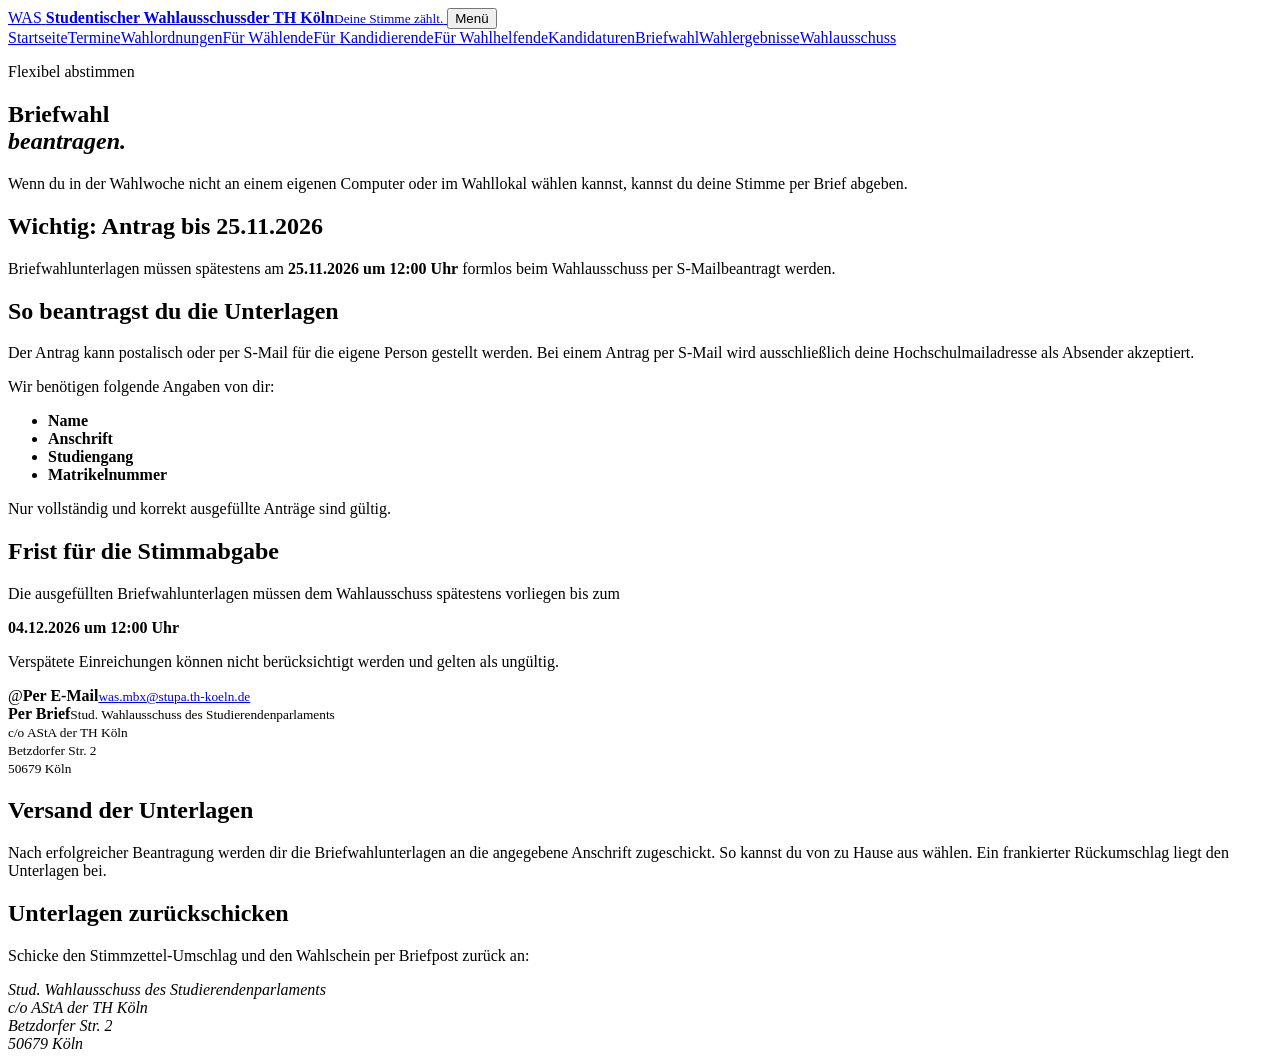
==== briefwahl.html @ f87d15dc "Fehlerkorrektur" ====
<!doctype html>
<html lang="de">
  <head>
    <meta charset="UTF-8" />
    <meta name="viewport" content="width=device-width, initial-scale=1.0" />
    <title>Briefwahl | Studentischer Wahlausschuss</title>
    <link rel="stylesheet" href="styles.css" />
    <script src="script.js" defer></script>
  </head>
  <body class="inner-page">
    <header class="site-header">
      <a class="brand" href="index.html" aria-label="Startseite Studentischer Wahlausschuss">
        <span class="brand-mark">WAS</span>
        <span><strong>Studentischer Wahlausschuss</strong><strong>der TH Köln</strong><small>Deine Stimme zählt.</small></span>
      </a>
      <button class="menu-toggle" type="button" aria-expanded="false" aria-controls="site-nav">Menü</button>
      <nav id="site-nav" class="site-nav" aria-label="Hauptnavigation">
        <a href="index.html">Startseite</a><a href="termine.html">Termine</a><a href="wahlordnungen.html">Wahlordnungen</a><a href="waehlende.html">Für Wählende</a><a href="kandidierende.html">Für Kandidierende</a><a href="wahlhelfende.html">Für Wahlhelfende</a><a href="kandidaturen.html">Kandidaturen</a><a href="briefwahl.html">Briefwahl</a><a href="wahlergebnisse.html">Wahlergebnisse</a><a class="nav-cta" href="wahlausschuss.html">Wahlausschuss</a>
      </nav>
    </header>

    <main class="page-main">
      <section class="page-hero color-yellow">
        <p class="eyebrow">Flexibel abstimmen</p>
        <h1>Briefwahl<br /><em>beantragen.</em></h1>
        <p>Wenn du in der Wahlwoche nicht an einem eigenen Computer oder im Wahllokal wählen kannst, kannst du deine Stimme per Brief abgeben.</p>
      </section>

      <section class="page-callout" aria-labelledby="briefwahl-hinweis">
        <div class="callout callout-coral">
          <h2 id="briefwahl-hinweis">Wichtig: Antrag bis 25.11.2026</h2>
          <p>Briefwahlunterlagen müssen spätestens am <strong>25.11.2026 um 12:00 Uhr</strong> formlos beim Wahlausschuss per S-Mailbeantragt werden.</p>
        </div>
      </section>

      <section class="page-content">
        <div class="text-columns briefwahl-copy">
          <div>
            <h2>So beantragst du die Unterlagen</h2>
            <p>Der Antrag kann postalisch oder per S-Mail für die eigene Person gestellt werden. Bei einem Antrag per S-Mail wird ausschließlich deine Hochschulmailadresse als Absender akzeptiert.</p>
            <p>Wir benötigen folgende Angaben von dir:</p>
            <ul>
              <li><strong>Name</strong></li>
              <li><strong>Anschrift</strong></li>
              <li><strong>Studiengang</strong></li>
              <li><strong>Matrikelnummer</strong></li>
            </ul>
            <p>Nur vollständig und korrekt ausgefüllte Anträge sind gültig.</p>
          </div>
          <div>
            <h2>Frist für die Stimmabgabe</h2>
            <p>Die ausgefüllten Briefwahlunterlagen müssen dem Wahlausschuss spätestens vorliegen bis zum</p>
            <p class="briefwahl-deadline"><strong>04.12.2026 um 12:00 Uhr</strong></p>
            <p>Verspätete Einreichungen können nicht berücksichtigt werden und gelten als ungültig.</p>
          </div>
        </div>

        <div class="resource-list address-list">
          <div class="resource-panel"><span class="resource-icon">@</span><span><strong>Per E-Mail</strong><small><a href="mailto:was.mbx@stupa.th-koeln.de">was.mbx@stupa.th-koeln.de</a></small></span></div>
          <div class="resource-panel"><span class="resource-icon envelope-icon" aria-hidden="true"></span><span><strong>Per Brief</strong><small>Stud. Wahlausschuss des Studierendenparlaments<br />c/o AStA der TH Köln<br />Betzdorfer Str. 2<br />50679 Köln</small></span></div>
        </div>

        <div class="text-columns briefwahl-copy briefwahl-followup">
          <div>
            <h2>Versand der Unterlagen</h2>
            <p>Nach erfolgreicher Beantragung werden dir die Briefwahlunterlagen an die angegebene Anschrift zugeschickt. So kannst du von zu Hause aus wählen. Ein frankierter Rückumschlag liegt den Unterlagen bei.</p>
          </div>
          <div>
            <h2>Unterlagen zurückschicken</h2>
            <p>Schicke den Stimmzettel-Umschlag und den Wahlschein per Briefpost zurück an:</p>
            <address>Stud. Wahlausschuss des Studierendenparlaments<br />c/o AStA der TH Köln<br />Betzdorfer Str. 2<br />50679 Köln</address>
          </div>
        </div>
      </section>
    </main>

    
  </body>
</html>
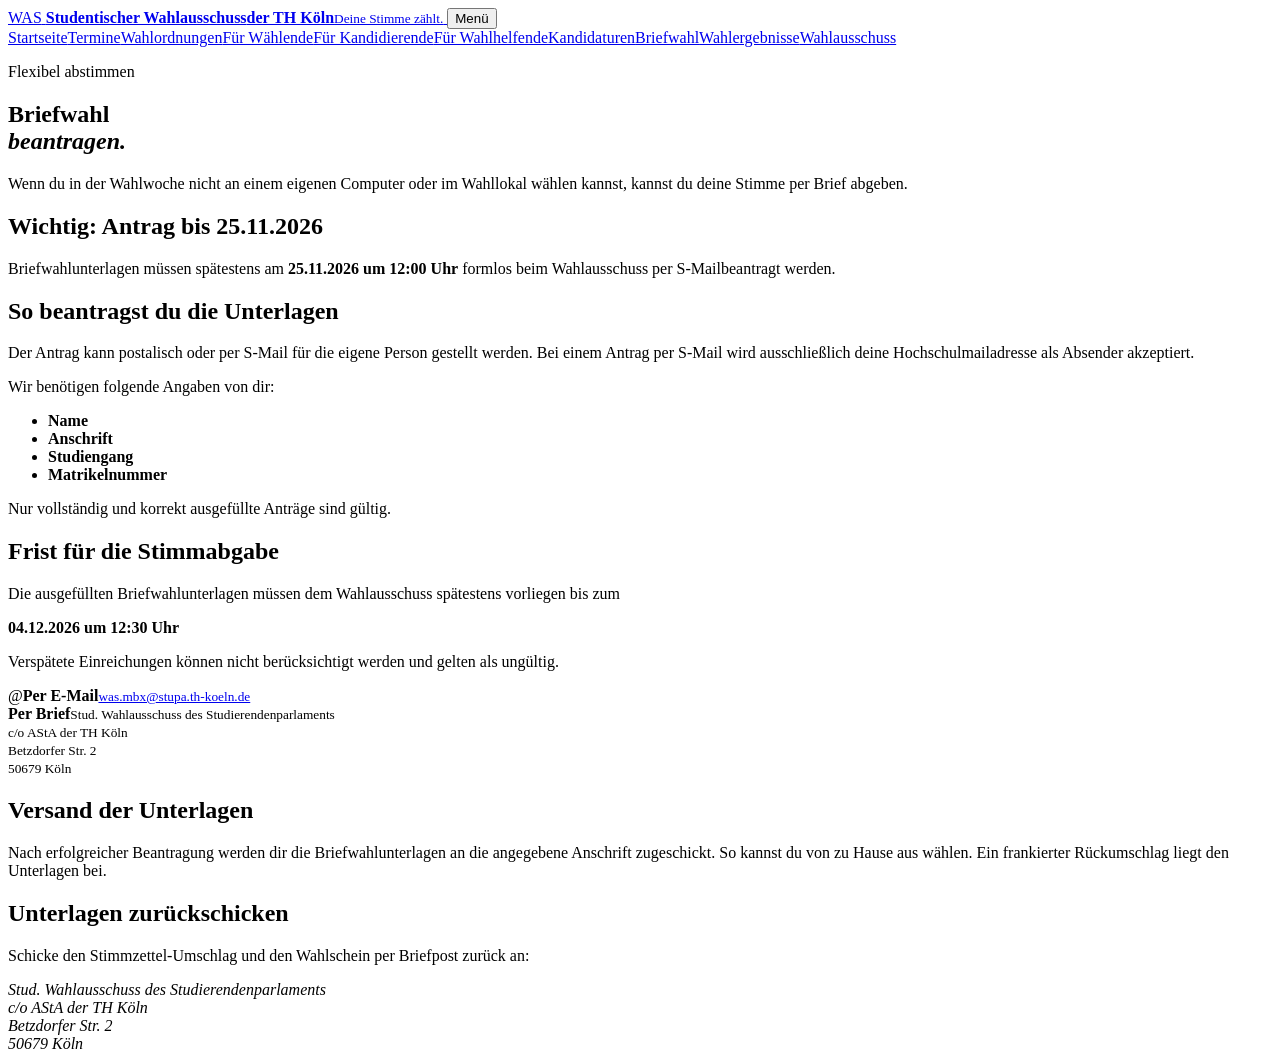
==== commit ee5c9f99: "Fehlerkorrektur" ====
--- a/briefwahl.html
+++ b/briefwahl.html
@@ -50,7 +50,7 @@
           <div>
             <h2>Frist für die Stimmabgabe</h2>
             <p>Die ausgefüllten Briefwahlunterlagen müssen dem Wahlausschuss spätestens vorliegen bis zum</p>
-            <p class="briefwahl-deadline"><strong>04.12.2026 um 12:00 Uhr</strong></p>
+            <p class="briefwahl-deadline"><strong>04.12.2026 um 12:30 Uhr</strong></p>
             <p>Verspätete Einreichungen können nicht berücksichtigt werden und gelten als ungültig.</p>
           </div>
         </div>
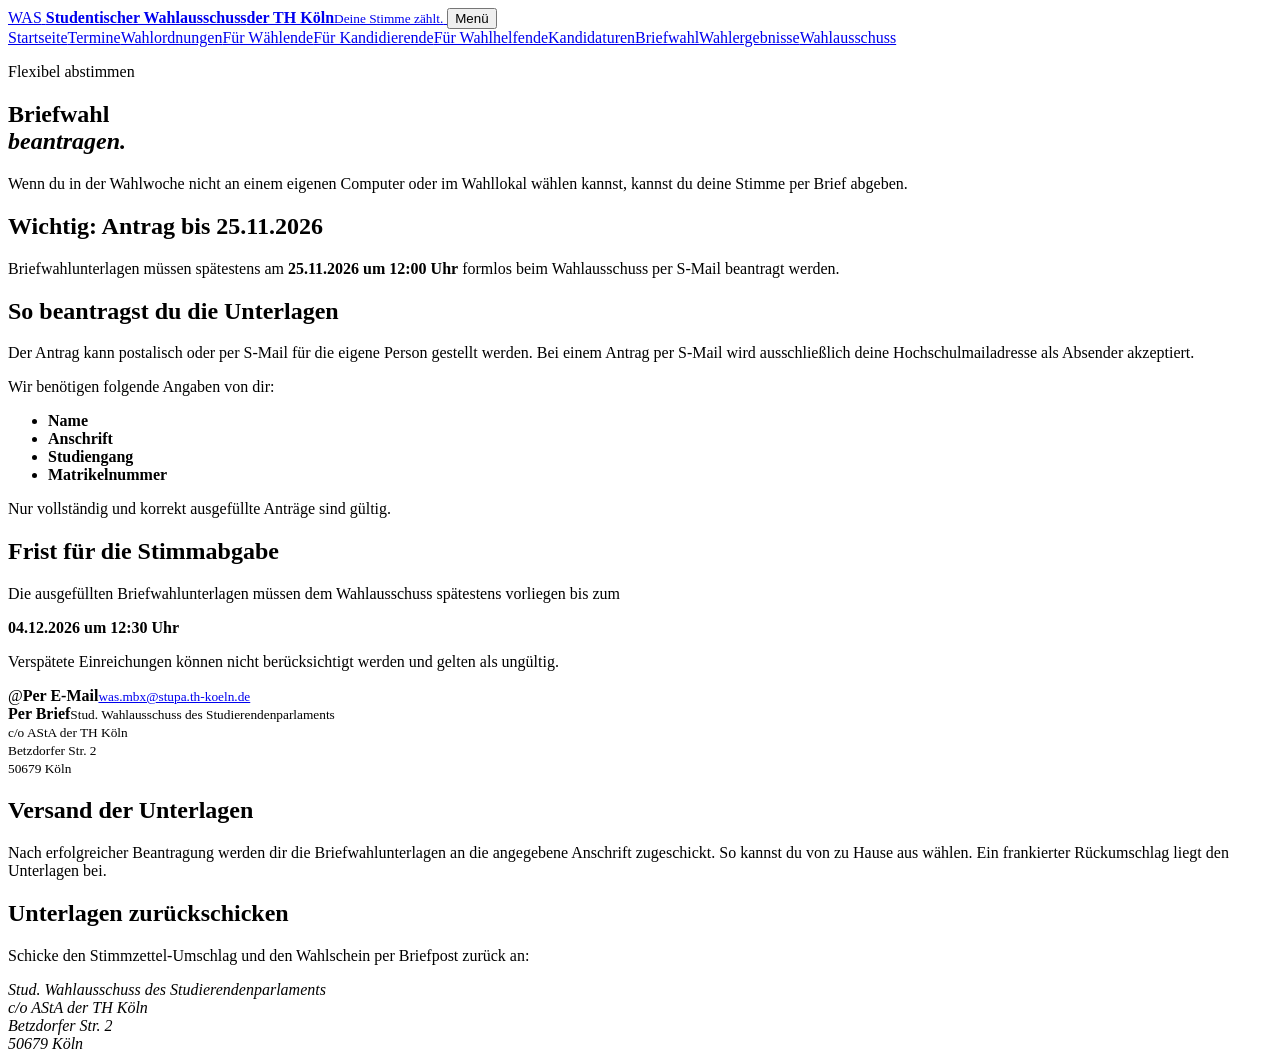
==== commit 5fa7a72e: "Fehlerkorrektur" ====
--- a/briefwahl.html
+++ b/briefwahl.html
@@ -29,7 +29,7 @@
       <section class="page-callout" aria-labelledby="briefwahl-hinweis">
         <div class="callout callout-coral">
           <h2 id="briefwahl-hinweis">Wichtig: Antrag bis 25.11.2026</h2>
-          <p>Briefwahlunterlagen müssen spätestens am <strong>25.11.2026 um 12:00 Uhr</strong> formlos beim Wahlausschuss per S-Mailbeantragt werden.</p>
+          <p>Briefwahlunterlagen müssen spätestens am <strong>25.11.2026 um 12:00 Uhr</strong> formlos beim Wahlausschuss per S-Mail beantragt werden.</p>
         </div>
       </section>
 
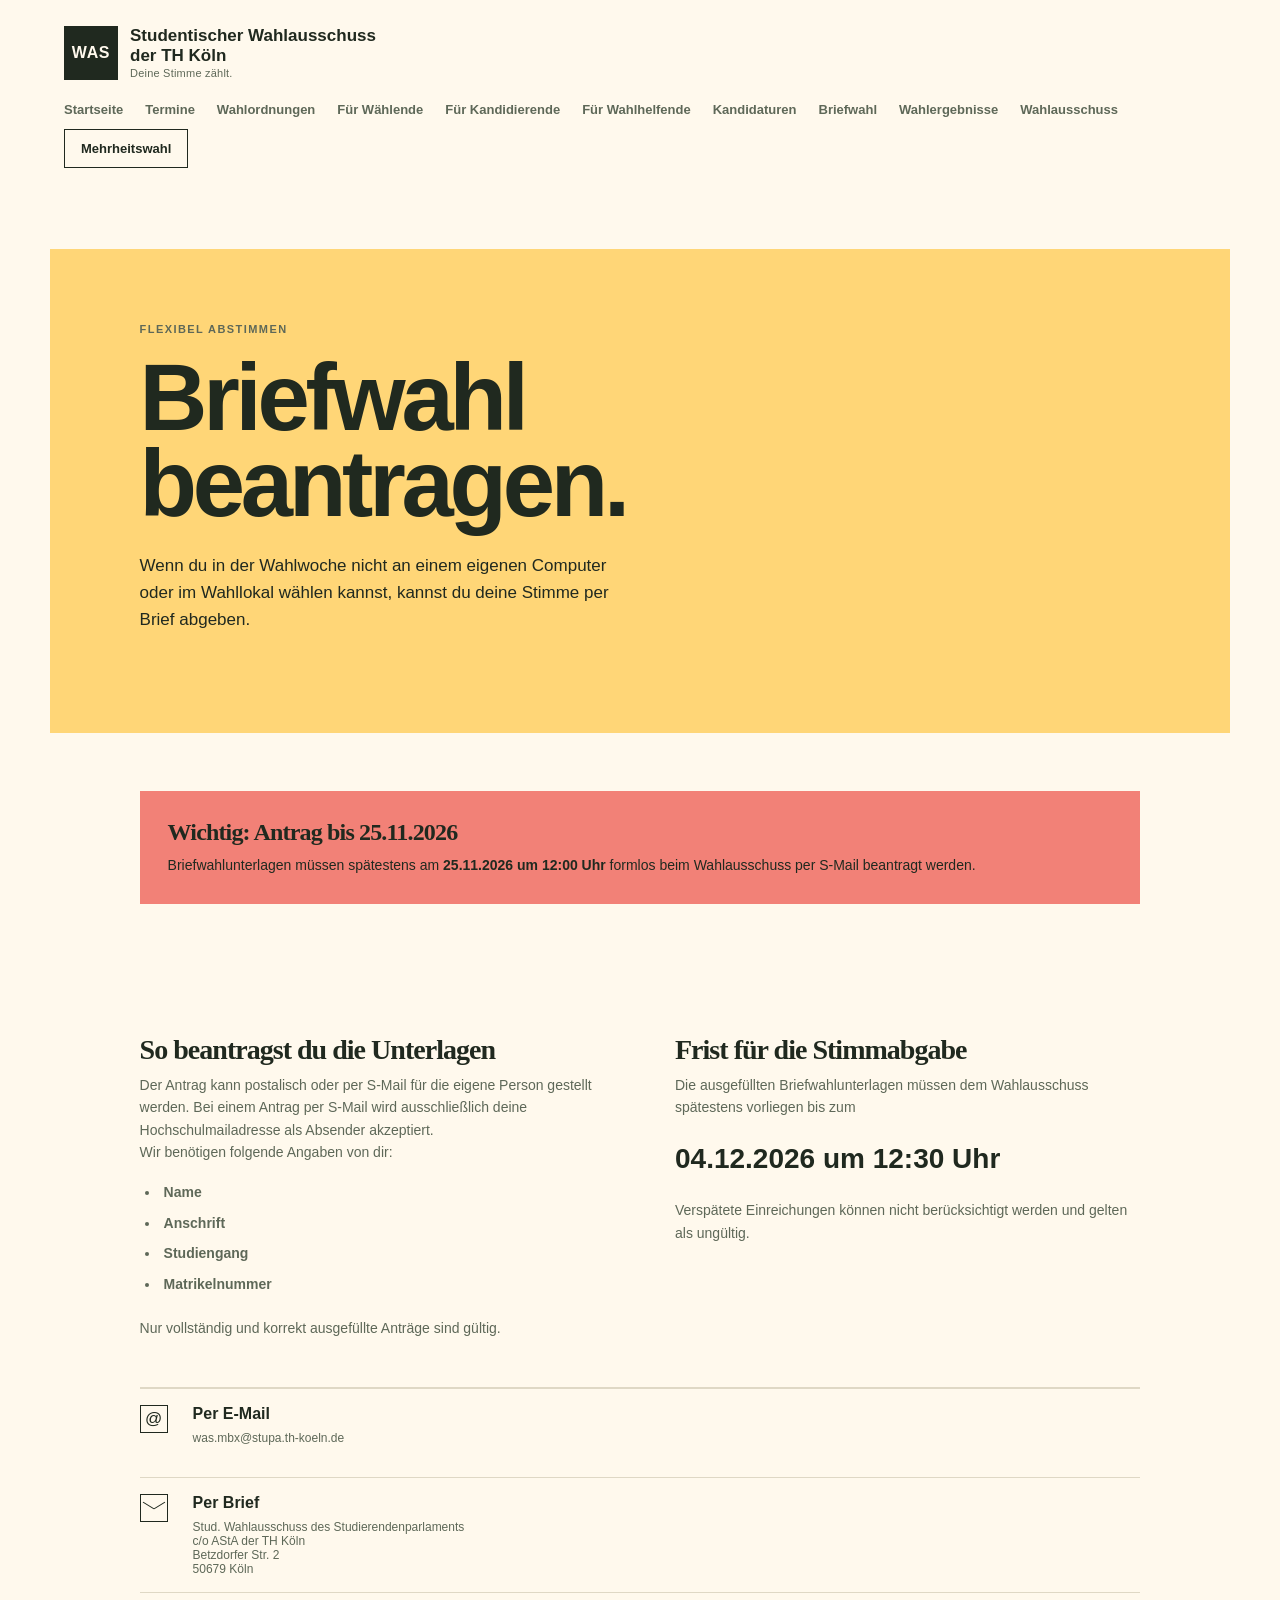
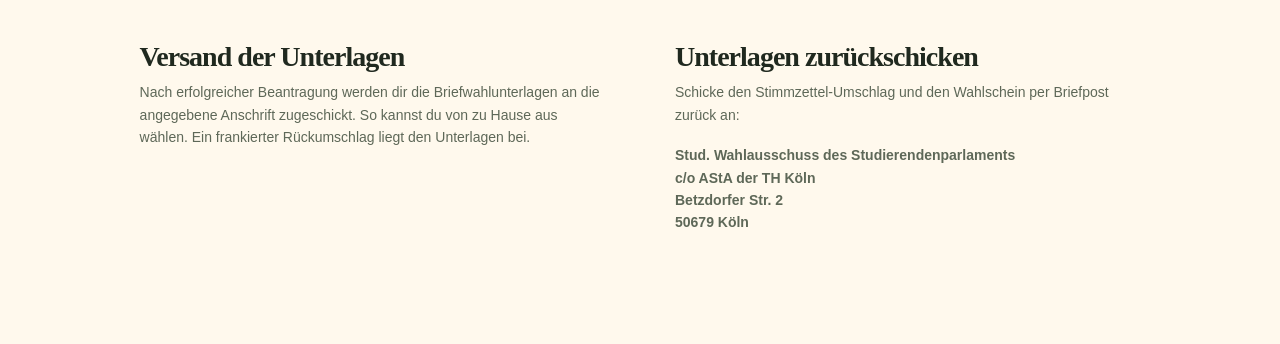
==== commit a5feb158: "Aktualisiere Wahlseiten und Unterlagen Co-authored-by: Copilot <223556219+Copilot@users.noreply.gith" ====
--- a/briefwahl.html
+++ b/briefwahl.html
@@ -15,7 +15,7 @@
       </a>
       <button class="menu-toggle" type="button" aria-expanded="false" aria-controls="site-nav">Menü</button>
       <nav id="site-nav" class="site-nav" aria-label="Hauptnavigation">
-        <a href="index.html">Startseite</a><a href="termine.html">Termine</a><a href="wahlordnungen.html">Wahlordnungen</a><a href="waehlende.html">Für Wählende</a><a href="kandidierende.html">Für Kandidierende</a><a href="wahlhelfende.html">Für Wahlhelfende</a><a href="kandidaturen.html">Kandidaturen</a><a href="briefwahl.html">Briefwahl</a><a href="wahlergebnisse.html">Wahlergebnisse</a><a class="nav-cta" href="wahlausschuss.html">Wahlausschuss</a>
+        <a href="index.html">Startseite</a><a href="termine.html">Termine</a><a href="wahlordnungen.html">Wahlordnungen</a><a href="waehlende.html">Für Wählende</a><a href="kandidierende.html">Für Kandidierende</a><a href="wahlhelfende.html">Für Wahlhelfende</a><a href="kandidaturen.html">Kandidaturen</a><a href="briefwahl.html">Briefwahl</a><a href="wahlergebnisse.html">Wahlergebnisse</a><a href="wahlausschuss.html">Wahlausschuss</a><a class="nav-cta" href="mehrheitswahl.html">Mehrheitswahl</a>
       </nav>
     </header>
 
--- a/styles.css
+++ b/styles.css
@@ -0,0 +1,138 @@
+.facts-grid { display: grid; gap: 14px; grid-template-columns: repeat(2, 1fr); }.fact-card { background: var(--yellow); min-height: 190px; padding: 24px; }.fact-card:nth-child(2) { background: var(--coral); }.fact-card:nth-child(3) { background: var(--green); }.fact-card:nth-child(4) { background: var(--paper); border: 1px solid var(--line); }.fact-label { display: block; font-size: 11px; font-weight: 700; letter-spacing: .1em; text-transform: uppercase; }.fact-card strong { display: block; font-family: 'Space Grotesk'; font-size: 27px; letter-spacing: -.04em; line-height: 1.05; margin-top: 42px; }.fact-card p { font-size: 13px; line-height: 1.4; margin: 12px 0 0; }.fact-card .text-link { font-size: 12px; margin-top: 18px; }
+.location-grid { display: grid; gap: 14px; grid-template-columns: repeat(3, 1fr); margin-top: 58px; }.location-card { background: var(--green); min-height: 170px; padding: 24px; }.location-card:nth-child(2) { background: var(--coral); }.location-card:nth-child(3) { background: var(--yellow); }.location-card h2 { font-family: 'Space Grotesk'; font-size: 23px; margin: 34px 0 12px; }.location-card p { font-size: 14px; line-height: 1.5; margin: 0; }
+@import url('https://fonts.googleapis.com/css2?family=DM+Sans:wght@400;500;600;700&family=Space+Grotesk:wght@500;600;700&display=swap');
+
+:root { --paper: #fff9ed; --ink: #20291f; --muted: #5e6858; --line: #dfd8c5; --green: #8BC34A; --coral: #F28177; --yellow: #FFD677; }
+* { box-sizing: border-box; }
+html { scroll-behavior: smooth; }
+body { margin: 0; color: var(--ink); background: var(--paper); font-family: 'DM Sans', sans-serif; }
+a { color: inherit; text-decoration: none; }
+.site-header { align-items: center; display: grid; grid-template-columns: 1fr auto; max-width: 1280px; margin: auto; padding: 26px 5vw; }
+.brand { align-items: center; display: flex; gap: 12px; }
+.brand-mark { align-items: center; background: var(--ink); color: var(--paper); display: inline-flex; flex: 0 0 54px; font-family: 'Space Grotesk', sans-serif; font-size: 16px; font-weight: 700; height: 54px; justify-content: center; letter-spacing: .04em; width: 54px; }
+.brand strong, .brand small { display: block; }.brand strong { font-size: 17px; line-height: 1.05; }.brand strong + strong { margin-top: 2px; }.brand small { color: var(--muted); font-size: 11px; letter-spacing: .02em; margin-top: 3px; }
+.site-nav { align-items: center; display: flex; flex-wrap: wrap; font-size: 13px; font-weight: 600; gap: 12px 22px; grid-column: 1 / -1; justify-content: flex-start; margin-top: 22px; }.site-nav a:not(.nav-cta) { color: var(--muted); }.nav-cta { border: 1px solid var(--ink); padding: 11px 16px; }
+.menu-toggle { display: none; }
+.hero { margin: 60px auto 0; max-width: none; min-height: 390px; padding: 0 max(5vw, calc((100vw - 1180px) / 2)); width: 100vw; }.hero-copy { padding-top: 36px; }.eyebrow { color: var(--muted); font-size: 11px; font-weight: 700; letter-spacing: .13em; margin: 0 0 20px; text-transform: uppercase; }
+h1, h2, h3, p { margin-top: 0; } h1, h2 { font-family: 'Space Grotesk', sans-serif; letter-spacing: -.045em; }
+h1 { font-size: clamp(54px, 8vw, 108px); line-height: .92; margin-bottom: 28px; } h1 span { color: var(--coral); } h1 em { color: var(--green); font-style: normal; }.hero-intro { color: var(--muted); font-size: 17px; line-height: 1.6; }
+.hero-actions { align-items: center; display: flex; gap: 28px; margin-top: 35px; }.button { display: inline-flex; gap: 28px; padding: 15px 18px; }.button-dark { background: var(--ink); color: var(--paper); }.button span, .text-link span { font-size: 18px; }.text-link { border-bottom: 1px solid currentColor; font-size: 13px; font-weight: 700; padding-bottom: 4px; }
+.section { max-width: 1280px; margin: auto; padding: 100px 5vw; }.section-heading { align-items: end; display: grid; grid-template-columns: 1fr auto; margin-bottom: 35px; }.section-heading .eyebrow, .section-heading h2 { grid-column: 1; }.section-heading .eyebrow { margin-bottom: 14px; }.section-heading h2 { font-size: clamp(35px, 4vw, 54px); margin-bottom: 0; }.section-heading .text-link { grid-column: 2; grid-row: 2; margin-bottom: 8px; }
+.timeline { border-top: 1px solid var(--line); }.timeline-item { align-items: center; border-bottom: 1px solid var(--line); display: grid; gap: 35px; grid-template-columns: 140px 1fr 30px; min-height: 120px; padding: 15px 0; }.timeline-item time { align-items: baseline; display: flex; gap: 9px; }.timeline-item time b { font-family: 'Space Grotesk'; font-size: 38px; }.timeline-item time span { color: var(--muted); font-size: 12px; }.timeline-item h3 { font-size: 18px; margin-bottom: 6px; }.timeline-item p { color: var(--muted); font-size: 13px; margin: 0; }.tag { background: var(--green); font-size: 10px; font-weight: 700; padding: 5px 8px; text-transform: uppercase; }.is-current h3 { margin-top: 10px; }.item-arrow { font-size: 22px; }
+.choice-section { background: var(--ink); max-width: none; padding-left: max(5vw, calc((100vw - 1180px) / 2)); padding-right: max(5vw, calc((100vw - 1180px) / 2)); }.choice-section h2, .choice-section .eyebrow { color: var(--paper); }.choice-grid { display: grid; gap: 15px; grid-template-columns: repeat(3, 1fr); }.choice-card { min-height: 320px; padding: 25px; position: relative; transition: transform .2s ease; }.choice-card:hover { transform: translateY(-6px); }.choice-yellow { background: var(--yellow); }.choice-coral { background: var(--coral); }.choice-ink { background: var(--green); }.card-number { font-size: 11px; font-weight: 700; }.card-icon { font-size: 31px; position: absolute; right: 24px; top: 22px; }.choice-card h3 { bottom: 84px; font-family: 'Space Grotesk'; font-size: 27px; letter-spacing: -.04em; line-height: 1; margin: 0; position: absolute; max-width: 180px; }.choice-card p { bottom: 25px; font-size: 13px; line-height: 1.4; margin: 0; max-width: 220px; position: absolute; }.card-arrow { bottom: 24px; font-size: 23px; position: absolute; right: 25px; }
+.newspaper-banner { align-items: end; background-color: var(--yellow); display: grid; gap: 30px; grid-template-columns: 1fr auto; max-width: none; padding-left: max(5vw, calc((100vw - 1180px) / 2)); padding-right: max(5vw, calc((100vw - 1180px) / 2)); width: 100vw; }.newspaper-banner h2 { font-size: clamp(32px, 5vw, 58px); margin: 0 0 12px; }.newspaper-banner p:last-child { font-size: 15px; line-height: 1.6; margin: 0; max-width: 680px; }.newspaper-banner .button { white-space: nowrap; }
+.service-section { display: grid; gap: 10vw; grid-template-columns: .8fr 1.2fr; }.service-section h2 { font-size: clamp(40px, 5vw, 67px); line-height: .98; }.resource-list { border-top: 1px solid var(--line); }.resource-list a { align-items: center; border-bottom: 1px solid var(--line); display: grid; gap: 18px; grid-template-columns: 34px 1fr 20px; min-height: 86px; }.resource-icon { border: 1px solid var(--ink); font-size: 17px; height: 28px; line-height: 26px; text-align: center; width: 28px; }.resource-list strong, .resource-list small { display: block; }.resource-list strong { font-size: 15px; }.resource-list small { color: var(--muted); font-size: 12px; margin-top: 4px; }.site-footer { border-top: 1px solid var(--line); color: var(--muted); display: flex; font-size: 11px; gap: 30px; justify-content: space-between; margin: 0 5vw; padding: 24px 0; }
+@media (max-width: 700px) { .site-header { display: block; padding: 20px 6vw; position: relative; }.brand { max-width: calc(100% - 90px); }.brand-mark { flex-basis: 65px; height: 65px; width: 65px; }.brand strong { font-size: 15px; }.menu-toggle { background: none; border: 1px solid var(--ink); display: block; font: inherit; font-size: 12px; padding: 9px 12px; position: absolute; right: 6vw; top: 20px; }.site-nav { background: var(--paper); border: 1px solid var(--line); display: none; flex-direction: column; gap: 20px; grid-column: auto; left: auto; margin-top: 0; padding: 25px; position: absolute; right: 6vw; top: 78px; width: min(320px, calc(100vw - 12vw)); z-index: 3; }.site-nav.is-open { display: flex; }.hero { display: block; margin-top: 25px; min-height: auto; padding: 0 6vw 70px; }.hero-copy { padding-top: 25px; }.section { padding: 70px 6vw; }.section-heading { display: block; }.section-heading .text-link { display: inline-block; margin-top: 22px; }.timeline-item { gap: 15px; grid-template-columns: 95px 1fr 20px; }.timeline-item time { display: block; }.timeline-item time b, .timeline-item time span { display: block; }.timeline-item time b { font-size: 30px; }.timeline-item h3 { font-size: 15px; }.choice-grid, .service-section, .newspaper-banner { grid-template-columns: 1fr; }.choice-card { min-height: 250px; }.service-section { gap: 45px; }.newspaper-banner .button { justify-self: start; }.site-footer { align-items: flex-start; flex-direction: column; gap: 8px; margin: 0 6vw; } }
+
+.page-main { min-height: calc(100vh - 150px); }
+.page-hero { background: var(--yellow); margin: 55px auto 0; max-width: 1180px; padding: 74px 7vw 82px; }
+.page-hero.color-coral { background: var(--coral); }
+.page-hero.color-green { background: var(--green); }
+.page-callout { margin: 58px auto; max-width: 1180px; padding: 0 7vw; }.page-callout .callout { margin-top: 0; padding: 28px; }.page-callout .callout-coral { background: var(--coral); }.page-callout .callout-coral p { color: var(--ink); }
+.briefwahl-copy { align-items: start; gap: 80px; }.briefwahl-copy > div { max-width: 460px; }.briefwahl-copy h2 { font-size: 28px; }.briefwahl-copy ul { color: var(--muted); display: grid; font-size: 14px; gap: 8px; line-height: 1.6; margin: 18px 0 22px; padding-left: 20px; }.briefwahl-copy li { font-size: inherit; padding-left: 4px; }.briefwahl-deadline { color: var(--ink) !important; font-family: 'DM Sans', sans-serif; font-size: clamp(16px, 7vw, 28px) !important; letter-spacing: 0; line-height: 1.2; margin: 18px 0 !important; white-space: nowrap; }
+.briefwahl-copy { margin-top: -44px; }
+.page-hero h1 { font-size: clamp(52px, 8vw, 94px); margin-bottom: 24px; }
+.page-hero h1 em { color: var(--ink); }
+.page-hero > p:last-child { font-size: 17px; line-height: 1.6; max-width: 500px; }
+.page-content { margin: 0 auto; max-width: 1180px; padding: 74px 7vw 110px; }
+.info-block { align-items: center; display: grid; gap: 45px; grid-template-columns: 150px 1fr; }
+.highlight-block { background: var(--paper); border: 1px solid var(--line); padding: 28px; }
+.date-big { font-family: 'Space Grotesk'; font-size: 58px; line-height: .88; }.date-big small { font-family: 'DM Sans'; font-size: 11px; letter-spacing: .1em; }
+.schedule-heading { font-family: 'Space Grotesk'; font-size: 28px; letter-spacing: -.035em; margin: 88px 0 0; }.archive-heading { border-top: 1px solid var(--line); margin-top: 112px; padding-top: 48px; }
+.info-block h2, .detail-list h2, .text-columns h2, .step-grid h2, .callout h2 { font-family: 'Space Grotesk'; font-size: 24px; letter-spacing: -.035em; margin: 14px 0 8px; }.info-block p, .detail-list p, .text-columns p, .step-grid p, .callout p { color: var(--muted); font-size: 14px; line-height: 1.6; margin-bottom: 0; }
+.detail-list { border-top: 1px solid var(--line); margin-top: 48px; }.detail-list article { align-items: start; border-bottom: 1px solid var(--line); display: grid; gap: 40px; grid-template-columns: 145px 1fr; padding: 28px 0; }.detail-list time { font-family: 'Space Grotesk'; font-size: 18px; font-weight: 700; }.detail-list h2 { margin-top: 0; }
+.archive-list .button { margin-top: 14px; }
+.detail-list .online-election { border: 1px solid var(--green); margin: 14px 0; padding: 28px; }
+.detail-list .online-election + article { border-top: 1px solid var(--line); }
+.resource-page { display: grid; gap: 14px; }.resource-panel { align-items: start; border-bottom: 1px solid var(--line); border-top: 1px solid var(--line); display: grid; gap: 18px; grid-template-columns: 35px 1fr; min-height: 90px; padding: 16px 0; }.resource-panel + .resource-panel { border-top: 0; }.resource-panel strong, .resource-panel small { display: block; }.resource-panel strong { font-size: 16px; }.resource-panel small { color: var(--muted); font-size: 12px; margin-top: 5px; }.resource-icon { align-items: center; display: inline-flex; height: 28px; justify-content: center; width: 28px; }.envelope-icon { border: 1px solid var(--ink); position: relative; }.envelope-icon::before, .envelope-icon::after { border-top: 1px solid var(--ink); content: ''; position: absolute; top: 10px; width: 13px; }.envelope-icon::before { left: 1px; transform: rotate(32deg); }.envelope-icon::after { right: 1px; transform: rotate(-32deg); }
+.address-list .resource-panel > span:nth-child(2) { display: grid; align-content: start; gap: 8px; }.address-list .resource-panel strong + small { margin-top: 0; }.address-list .resource-panel small { white-space: nowrap; }.address-list .resource-panel small a { border: 0; display: inline; min-height: 0; padding: 0; white-space: inherit; }
+.address-list { margin-top: 48px; }
+.briefwahl-followup { margin-top: 48px !important; }.briefwahl-followup address { color: var(--muted); font-size: 14px; font-style: normal; line-height: 1.6; margin-top: 18px; }
+.briefwahl-followup address { font-weight: 700; }
+.candidate-content { padding-top: 58px; }.candidate-deadline { background: var(--coral); padding: 28px; }.candidate-deadline strong { display: block; font-family: 'Space Grotesk'; font-size: clamp(28px, 4vw, 48px); letter-spacing: -.04em; margin: 18px 0 10px; }.candidate-deadline p { color: var(--ink); font-size: 14px; line-height: 1.6; margin: 0; max-width: 650px; }.candidate-columns { margin-top: 58px; }.candidate-columns h2, .candidate-section h2 { margin-top: 0; }.candidate-steps { color: var(--muted); display: grid; gap: 14px; font-size: 14px; line-height: 1.6; margin: 0; padding-left: 22px; }.candidate-section { border-top: 1px solid var(--line); margin-top: 70px; padding-top: 45px; }.candidate-section > .eyebrow { margin-bottom: 14px; }.candidate-section > h2 { font-size: clamp(28px, 4vw, 42px); margin-bottom: 18px; }.candidate-section > p { color: var(--muted); font-size: 14px; line-height: 1.6; max-width: 720px; }.support-grid { display: grid; gap: 14px; grid-template-columns: repeat(2, minmax(0, 1fr)); margin: 30px 0; max-width: 720px; }.support-grid > div { align-items: center; background: var(--green); display: flex; gap: 18px; padding: 22px; }.support-grid > div:last-child { background: var(--yellow); }.support-grid strong { font-family: 'Space Grotesk'; font-size: 48px; letter-spacing: -.05em; }.support-grid span { font-size: 13px; line-height: 1.35; }.candidate-documents { border-top: 0; padding-top: 0; }.document-list { border-top: 1px solid var(--line); margin-top: 30px; max-width: 820px; }.document-list > div { align-items: center; border-bottom: 1px solid var(--line); display: grid; gap: 18px; grid-template-columns: 35px 1fr; min-height: 80px; }.document-list strong, .document-list small { display: block; }.document-list strong { font-size: 15px; }.document-list small { color: var(--muted); font-size: 12px; margin-top: 4px; }.document-list-large { max-width: none; margin-top: 42px; }.document-list-large > a { align-items: center; border-bottom: 1px solid var(--line); display: grid; gap: 18px; grid-template-columns: 50px 1fr 25px; min-height: 92px; padding: 14px 0; }.document-list-large > a:first-child { border-top: 1px solid var(--line); }.document-list-large .resource-icon { background: var(--ink); color: var(--paper); font-size: 9px; font-weight: 700; height: 30px; letter-spacing: .04em; width: 38px; }.document-list-large strong, .document-list-large small { display: block; }.document-list-large strong { font-size: 16px; }.document-list-large small { color: var(--muted); font-size: 12px; margin-top: 5px; }.document-list-large > a > span:last-child { font-size: 22px; }.self-presentation { background: var(--paper); border: 1px solid var(--line); padding: 34px; }.candidate-content > .callout { margin-top: 50px; }
+.document-page { padding-top: 58px; }.document-intro h2 { font-size: 28px; margin: 0 0 10px; }.document-intro > p:last-child { color: var(--muted); font-size: 14px; line-height: 1.6; }.document-list-large { max-width: none; margin-top: 42px; }.document-list-large > a { align-items: center; border-bottom: 1px solid var(--line); display: grid; gap: 18px; grid-template-columns: 50px 1fr 25px; min-height: 92px; padding: 14px 0; }.document-list-large > a:first-child { border-top: 1px solid var(--line); }.document-list-large .resource-icon { background: var(--ink); color: var(--paper); font-size: 9px; font-weight: 700; height: 30px; letter-spacing: .04em; width: 38px; }.document-list-large strong, .document-list-large small { display: block; }.document-list-large strong { font-size: 16px; }.document-list-large small { color: var(--muted); font-size: 12px; margin-top: 5px; }.document-list-large > a > span:last-child { font-size: 22px; }
+.document-placeholder { cursor: default; opacity: .7; }.document-placeholder > span:last-child { color: var(--muted); }.candidatures-note { margin-top: 58px; }
+.voter-content { padding-top: 58px; }.voter-columns { margin-top: 0; }.voter-columns h2, .voter-section > h2 { margin-top: 0; }.voter-section { border-top: 1px solid var(--line); margin-top: 70px; padding-top: 45px; }.voter-section > .eyebrow { margin-bottom: 14px; }.voter-section > h2 { font-size: clamp(28px, 4vw, 42px); margin-bottom: 18px; }.voter-section > p { color: var(--muted); font-size: 14px; line-height: 1.6; max-width: 760px; }.voter-election { background: var(--paper); border: 1px solid var(--line); padding: 34px; }.voter-time { background: var(--green); margin-top: 30px; max-width: 620px; padding: 22px; }.voter-time strong { display: block; font-family: 'Space Grotesk'; font-size: clamp(28px, 4vw, 45px); letter-spacing: -.04em; margin: 14px 0 6px; }.voter-time p { font-size: 13px; margin: 0; }.opening-hours { margin-top: 28px; }.voter-briefwahl { background: var(--yellow); padding: 34px; }.voter-briefwahl > p { color: var(--ink); }.voter-briefwahl .button { margin-top: 14px; }.voter-newspaper .resource-panel { max-width: 700px; margin-top: 28px; }.voter-newspaper .resource-panel .resource-icon { background: var(--ink); color: var(--paper); font-size: 9px; font-weight: 700; height: 30px; width: 38px; }
+.helper-content { padding-top: 58px; }.helper-callout { background: var(--coral); padding: 28px; }.helper-callout strong { display: block; font-family: 'Space Grotesk'; font-size: clamp(32px, 5vw, 56px); letter-spacing: -.05em; margin: 18px 0 10px; }.helper-callout p { color: var(--ink); font-size: 14px; line-height: 1.6; margin: 0; max-width: 650px; }.helper-columns { margin-top: 58px; }.helper-columns h2, .helper-section > h2 { margin-top: 0; }.helper-section { border-top: 1px solid var(--line); margin-top: 70px; padding-top: 45px; }.helper-section > .eyebrow { margin-bottom: 14px; }.helper-section > h2 { font-size: clamp(28px, 4vw, 42px); margin-bottom: 18px; }.helper-section > p { color: var(--muted); font-size: 14px; line-height: 1.6; max-width: 760px; }.helper-role-grid { display: grid; gap: 14px; grid-template-columns: repeat(2, 1fr); }.helper-role-grid article { background: var(--green); min-height: 300px; padding: 25px; }.helper-role-grid article:last-child { background: var(--yellow); }.helper-role-grid article > span { font-family: 'Space Grotesk'; font-size: 14px; font-weight: 700; }.helper-role-grid h3 { font-family: 'Space Grotesk'; font-size: 25px; margin: 56px 0 12px; }.helper-role-grid p { color: var(--ink); font-size: 14px; line-height: 1.55; }.helper-role-grid strong, .helper-role-grid small { display: block; }.helper-role-grid strong { font-family: 'Space Grotesk'; font-size: 21px; margin-top: 24px; }.helper-role-grid small { font-size: 12px; line-height: 1.5; margin-top: 5px; }.helper-list { color: var(--muted); display: grid; gap: 12px; font-size: 14px; line-height: 1.55; max-width: 760px; padding-left: 22px; }.helper-pay { background: var(--paper); border: 1px solid var(--line); padding: 34px; }.helper-pay > p { color: var(--ink); }.helper-apply { padding-bottom: 20px; }.helper-apply .button { margin-top: 10px; }.helper-pdf { max-width: 700px; margin-top: 30px; }
+.committee-content { padding-top: 58px; }.committee-intro { max-width: 760px; }.committee-intro p, .committee-contact > p { color: var(--muted); font-size: 16px; line-height: 1.7; }.committee-section { border-top: 1px solid var(--line); margin-top: 70px; padding-top: 45px; }.committee-section > .eyebrow { margin-bottom: 14px; }.committee-section h2 { font-size: clamp(28px, 4vw, 42px); margin: 0 0 24px; }.member-list { border-top: 1px solid var(--line); list-style: none; margin: 0; max-width: 760px; padding: 0; }.member-list li { align-items: baseline; border-bottom: 1px solid var(--line); display: flex; font-size: 16px; justify-content: space-between; padding: 14px 0; }.member-list li span { color: var(--muted); font-size: 12px; }.committee-contact address { color: var(--muted); font-size: 14px; font-style: normal; line-height: 1.7; margin: 25px 0; }.contact-email { font-size: 17px; font-weight: 700; }
+.candidate-note { margin-top: 28px !important; }
+.text-columns { display: grid; gap: 70px; grid-template-columns: repeat(2, 1fr); margin-top: 70px; }.text-columns h2 { font-size: 28px; margin-top: 0; }.text-link { display: inline-block; margin-top: 20px; }.step-grid { display: grid; gap: 14px; grid-template-columns: repeat(3, 1fr); }.step-grid article { background: var(--paper); border-top: 4px solid var(--green); min-height: 220px; padding: 24px; }.step-grid article:nth-child(2) { border-color: var(--coral); }.step-grid article:nth-child(3) { border-color: var(--yellow); }.step-grid article > span { font-family: 'Space Grotesk'; font-size: 15px; font-weight: 700; }.step-grid h2 { font-size: 22px; margin-top: 50px; }.callout { background: var(--yellow); margin-top: 55px; padding: 30px; }.callout h2 { margin-top: 0; }.result-status { align-items: center; background: var(--green); display: flex; gap: 18px; padding: 25px; }.status-dot { background: var(--ink); border-radius: 50%; height: 12px; width: 12px; }.result-status strong { font-family: 'Space Grotesk'; font-size: 18px; }.result-status p { margin: 5px 0 0; }
+.result-current > h2, .result-archive > h2 { font-size: clamp(32px, 5vw, 52px); margin: 0 0 28px; }.result-archive { border-top: 1px solid var(--line); margin-top: 86px; padding-top: 48px; }.result-note { color: var(--muted); font-size: 14px; line-height: 1.6; max-width: 760px; }.result-links { border-top: 1px solid var(--line); margin-top: 38px; }.result-links > a { align-items: center; border-bottom: 1px solid var(--line); display: grid; gap: 18px; grid-template-columns: 55px 1fr 25px; min-height: 82px; padding: 14px 0; }.result-links .resource-icon { align-items: center; background: var(--ink); color: var(--paper); display: inline-flex; font-size: 9px; font-weight: 700; height: 30px; justify-content: center; letter-spacing: .04em; width: 45px; }.result-links strong, .result-links small { display: block; }.result-links strong { font-size: 15px; }.result-links small { color: var(--muted); font-size: 12px; margin-top: 4px; }.result-links > a > span:last-child { font-size: 22px; }
+
+@media (max-width: 700px) { .page-hero { margin-top: 25px; padding: 55px 6vw 60px; }.page-content { padding: 55px 6vw 80px; }.page-callout { margin: 40px auto; }.info-block, .detail-list article { gap: 20px; grid-template-columns: 90px 1fr; }.date-big { font-size: 42px; }.step-grid, .text-columns, .facts-grid, .location-grid { grid-template-columns: 1fr; }.text-columns { gap: 42px; margin-top: 45px; }.briefwahl-copy { margin-top: -27px; }.step-grid h2 { margin-top: 35px; } }
+
+.page-content .briefwahl-copy { margin-top: -2px; }
+@media (max-width: 700px) { .page-content .briefwahl-copy { margin-top: -5px; } }
+@media (max-width: 700px) { .candidate-content { padding-top: 40px; }.candidate-columns { margin-top: 42px; }.support-grid { grid-template-columns: 1fr; }.self-presentation { padding: 25px; }.voter-content { padding-top: 40px; }.voter-election, .voter-briefwahl { padding: 25px; }.voter-section { margin-top: 48px; padding-top: 34px; } }
+@media (max-width: 700px) { .helper-content { padding-top: 40px; }.helper-columns { margin-top: 42px; }.helper-role-grid { grid-template-columns: 1fr; }.helper-pay { padding: 25px; } }
+
+.result-links > a { grid-template-columns: 50px 1fr 25px; min-height: 92px; padding: 14px 0; }
+.result-links > a:first-child { border-top: 1px solid var(--line); }
+.result-links .resource-icon { height: 30px; width: 38px; }
+.result-links strong { font-size: 16px; }
+
+/* ===== Mehrheitswahl 2026: Hinweisfeld auf der Startseite ===== */
+.majority-banner { background-color: var(--coral); margin-bottom: 40px; }
+.majority-banner .eyebrow { align-items: center; color: var(--ink); display: flex; gap: 12px; }
+.majority-banner .tag { background: var(--ink); color: var(--paper); }
+
+/* ===== Mehrheitswahl 2026: Unterseite mehrheitswahl.html ===== */
+.mw-content { display: grid; gap: 70px; padding-top: 58px; }
+.mw-content-after { padding-top: 100px; }
+.mw-numbers { display: grid; gap: 14px; grid-template-columns: repeat(3, 1fr); }
+.mw-numbers > div { align-items: center; background: var(--yellow); display: flex; gap: 18px; padding: 22px; }
+.mw-numbers > div:nth-child(2) { background: var(--coral); }
+.mw-numbers > div:nth-child(3) { background: var(--green); }
+.mw-numbers strong { font-family: 'Space Grotesk', sans-serif; font-size: 48px; letter-spacing: -.05em; }
+.mw-numbers span { font-size: 13px; line-height: 1.35; }
+.mw-section > .eyebrow { margin-bottom: 14px; }
+.mw-section > h2 { font-size: clamp(28px, 4vw, 42px); margin: 0 0 18px; }
+.mw-section > p:not(.eyebrow) { color: var(--muted); font-size: 14px; line-height: 1.6; margin-bottom: 0; max-width: 720px; }
+.mw-divided { border-top: 1px solid var(--line); padding-top: 45px; }
+.mw-points { display: grid; gap: 14px; grid-template-columns: repeat(3, 1fr); margin-top: 30px; }
+.mw-points article { border-top: 4px solid var(--green); padding: 24px; }
+.mw-points article:nth-child(2) { border-color: var(--coral); }
+.mw-points article:nth-child(3) { border-color: var(--yellow); }
+.mw-points h3 { font-family: 'Space Grotesk', sans-serif; font-size: 22px; letter-spacing: -.035em; line-height: 1.2; margin: 8px 0; min-height: 2.4em; }
+.mw-points p, .mw-columns p { color: var(--muted); font-size: 14px; line-height: 1.6; margin: 0; }
+.mw-columns { display: grid; gap: 40px 70px; grid-template-columns: repeat(3, 1fr); margin-top: 30px; }
+.mw-columns h3 { font-family: 'Space Grotesk', sans-serif; font-size: 24px; letter-spacing: -.035em; line-height: 1.2; margin: 0 0 8px; min-height: 2.4em; }
+.mw-columns-two { grid-template-columns: repeat(2, 1fr); }
+.mw-columns-two h3 { min-height: 0; }
+.mw-callout { background: var(--coral); padding: 28px; }
+.mw-callout h2 { font-size: clamp(28px, 4vw, 48px); letter-spacing: -.04em; line-height: 1.05; margin: 18px 0 10px; }
+.mw-callout p { font-size: 14px; line-height: 1.6; margin: 0; max-width: 680px; }
+.mw-rows { border-top: 1px solid var(--line); list-style: none; margin: 14px 0 0; padding: 0; }
+.mw-rows > * { align-items: start; border-bottom: 1px solid var(--line); display: grid; gap: 20px 40px; grid-template-columns: 145px 1fr; padding: 28px 0; }
+.mw-rows-label { font-family: 'Space Grotesk', sans-serif; font-size: 18px; font-weight: 700; }
+.mw-rows h3 { font-family: 'Space Grotesk', sans-serif; font-size: 24px; letter-spacing: -.035em; margin: 0 0 8px; }
+.mw-rows p { color: var(--muted); font-size: 14px; line-height: 1.6; margin: 0; }
+.mw-note { color: var(--muted); font-size: 14px; line-height: 1.6; margin: 22px 0 0; }
+.mw-note .text-link { color: var(--ink); margin-top: 8px; }
+.mw-faq { border-top: 1px solid var(--line); margin-top: 30px; }
+.mw-faq article { border-bottom: 1px solid var(--line); padding: 24px 0; }
+.mw-faq h3 { font-size: 18px; margin: 0 0 6px; }
+.mw-faq p { color: var(--muted); font-size: 14px; line-height: 1.6; margin: 0; max-width: 760px; }
+.mw-faq .text-link { color: var(--ink); margin-top: 0; }
+.mw-box { padding: 30px; }
+.mw-box-green { background: var(--green); }
+.mw-box-yellow { background: var(--yellow); }
+.mw-box h2 { font-size: 28px; letter-spacing: -.035em; margin: 12px 0; }
+.mw-box p { font-size: 14px; line-height: 1.6; margin: 0 0 12px; max-width: 720px; }
+.mw-box ul { display: grid; font-size: 14px; gap: 8px; line-height: 1.6; margin: 0; max-width: 720px; padding-left: 20px; }
+.mw-box .button { margin-top: 20px; }
+.mw-stupa { background: var(--ink); color: var(--paper); padding: 100px max(5vw, calc((100vw - 1180px) / 2)); }
+.mw-stupa .eyebrow { color: var(--paper); margin-bottom: 14px; }
+.mw-stupa h2 { font-size: clamp(35px, 4vw, 54px); line-height: 1; margin: 0 0 18px; }
+.mw-stupa > p:not(.eyebrow) { font-size: 15px; line-height: 1.6; margin: 0; max-width: 680px; }
+.mw-tiles { color: var(--ink); display: grid; gap: 15px; grid-template-columns: repeat(3, 1fr); margin-top: 36px; }
+.mw-tiles article { background: var(--yellow); min-height: 200px; padding: 25px; }
+.mw-tiles article:nth-child(2) { background: var(--coral); }
+.mw-tiles article:nth-child(3) { background: var(--green); }
+.mw-tiles h3 { font-family: 'Space Grotesk', sans-serif; font-size: 27px; letter-spacing: -.04em; line-height: 1; margin: 0 0 12px; min-height: 2em; }
+.mw-tiles p { font-size: 13px; line-height: 1.4; margin: 0; }
+.mw-outline { border: 1px solid var(--muted); margin-top: 15px; padding: 25px; }
+.mw-outline h3 { font-family: 'Space Grotesk', sans-serif; font-size: 22px; letter-spacing: -.035em; margin: 0 0 8px; }
+.mw-outline p { font-size: 14px; line-height: 1.6; margin: 0; max-width: 760px; }
+.mw-subheading { font-family: 'Space Grotesk', sans-serif; font-size: 28px; letter-spacing: -.035em; margin: 58px 0 12px; }
+@media (max-width: 700px) { .mw-content { gap: 48px; padding-top: 40px; }.mw-content-after { padding-top: 55px; }.mw-numbers, .mw-points, .mw-columns, .mw-columns-two, .mw-tiles { grid-template-columns: 1fr; }.mw-points h3, .mw-columns h3, .mw-tiles h3 { min-height: 0; }.mw-rows > * { gap: 12px 20px; grid-template-columns: 90px 1fr; }.mw-stupa { padding: 70px 6vw; }.mw-box, .mw-callout { padding: 25px; } }
